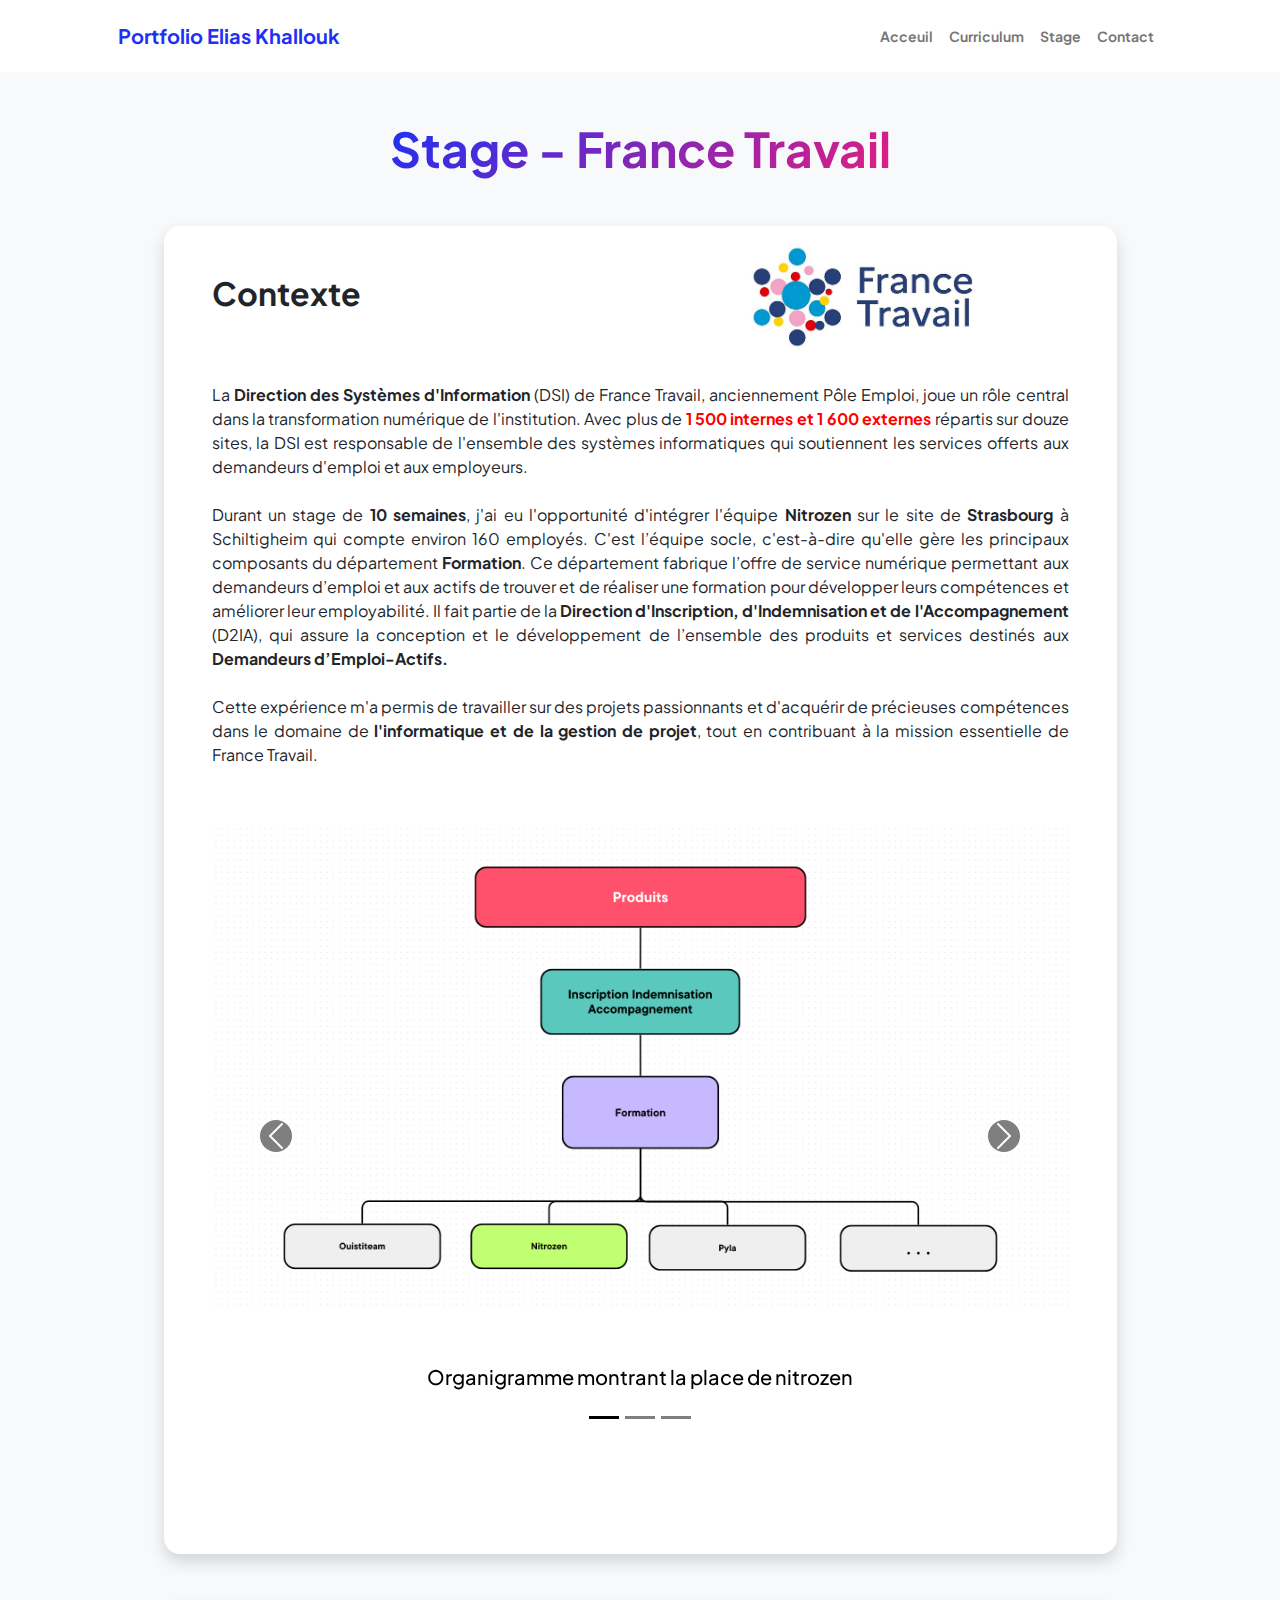
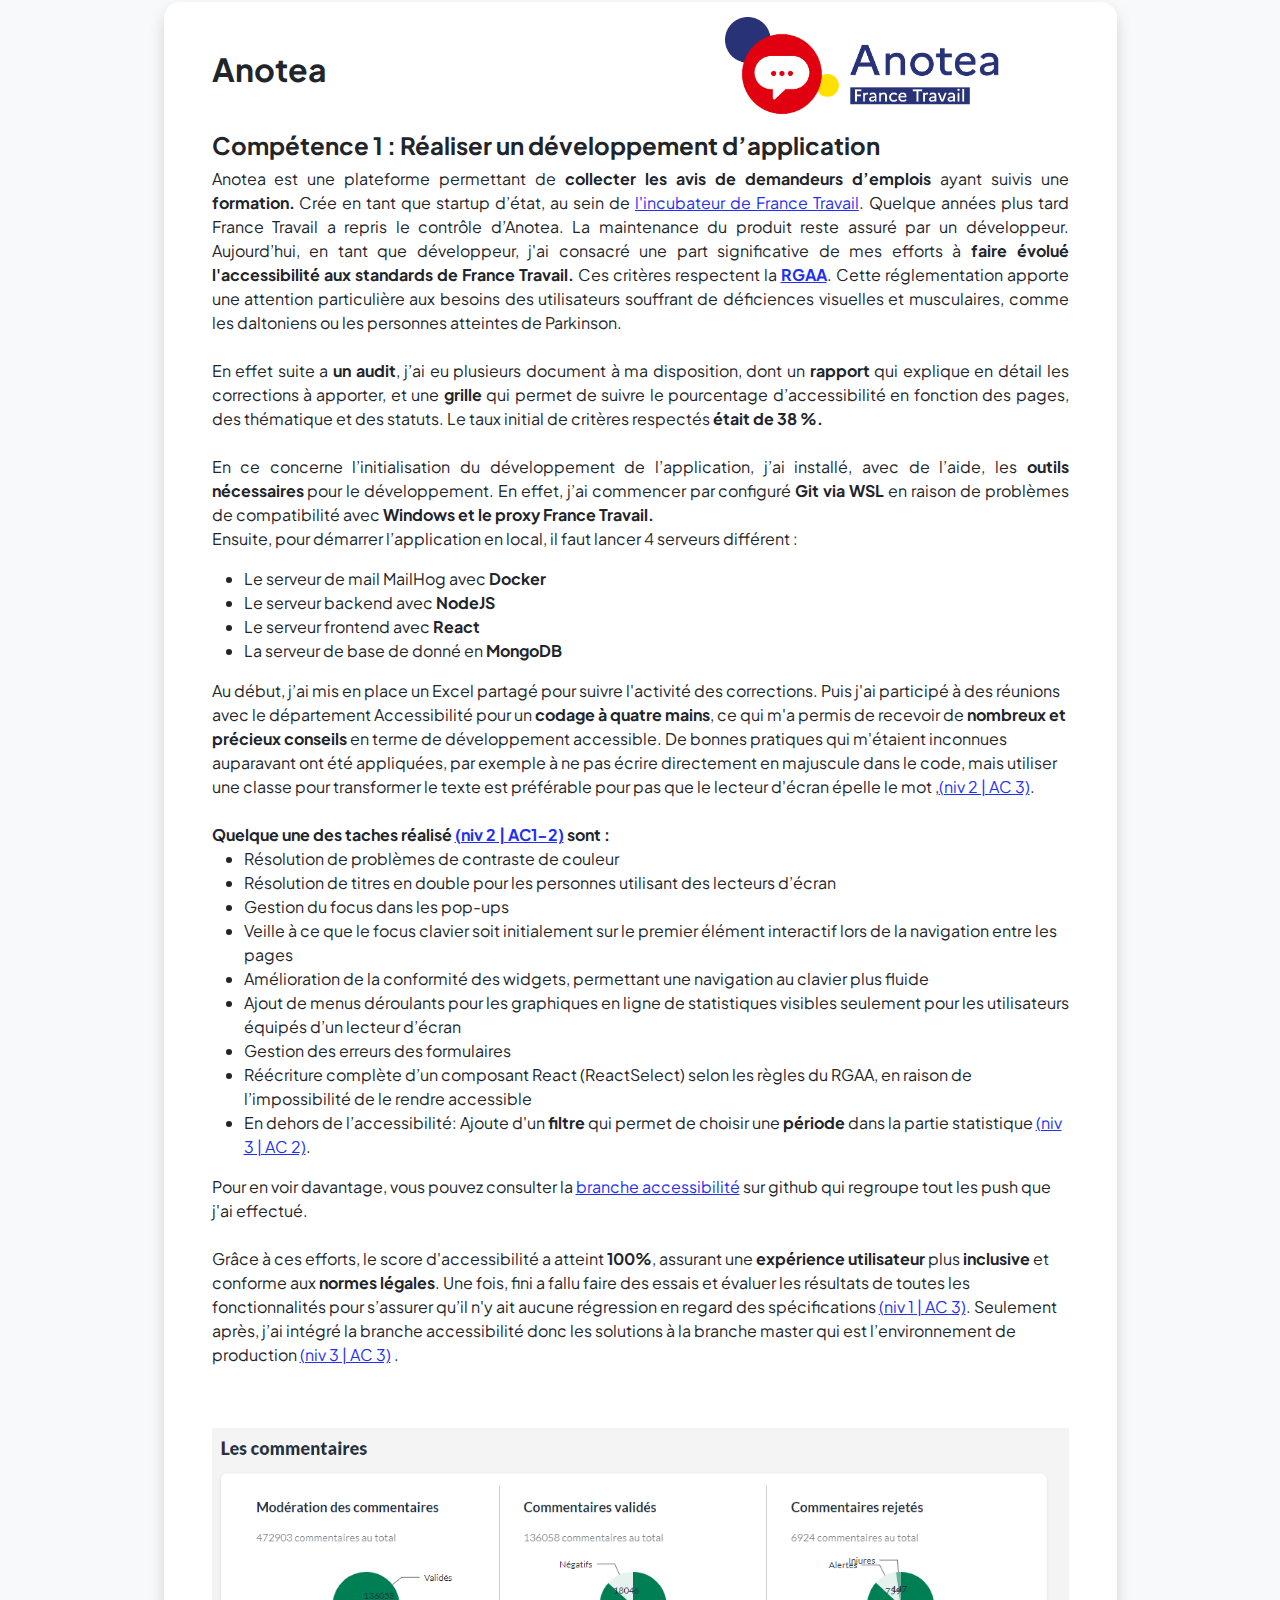
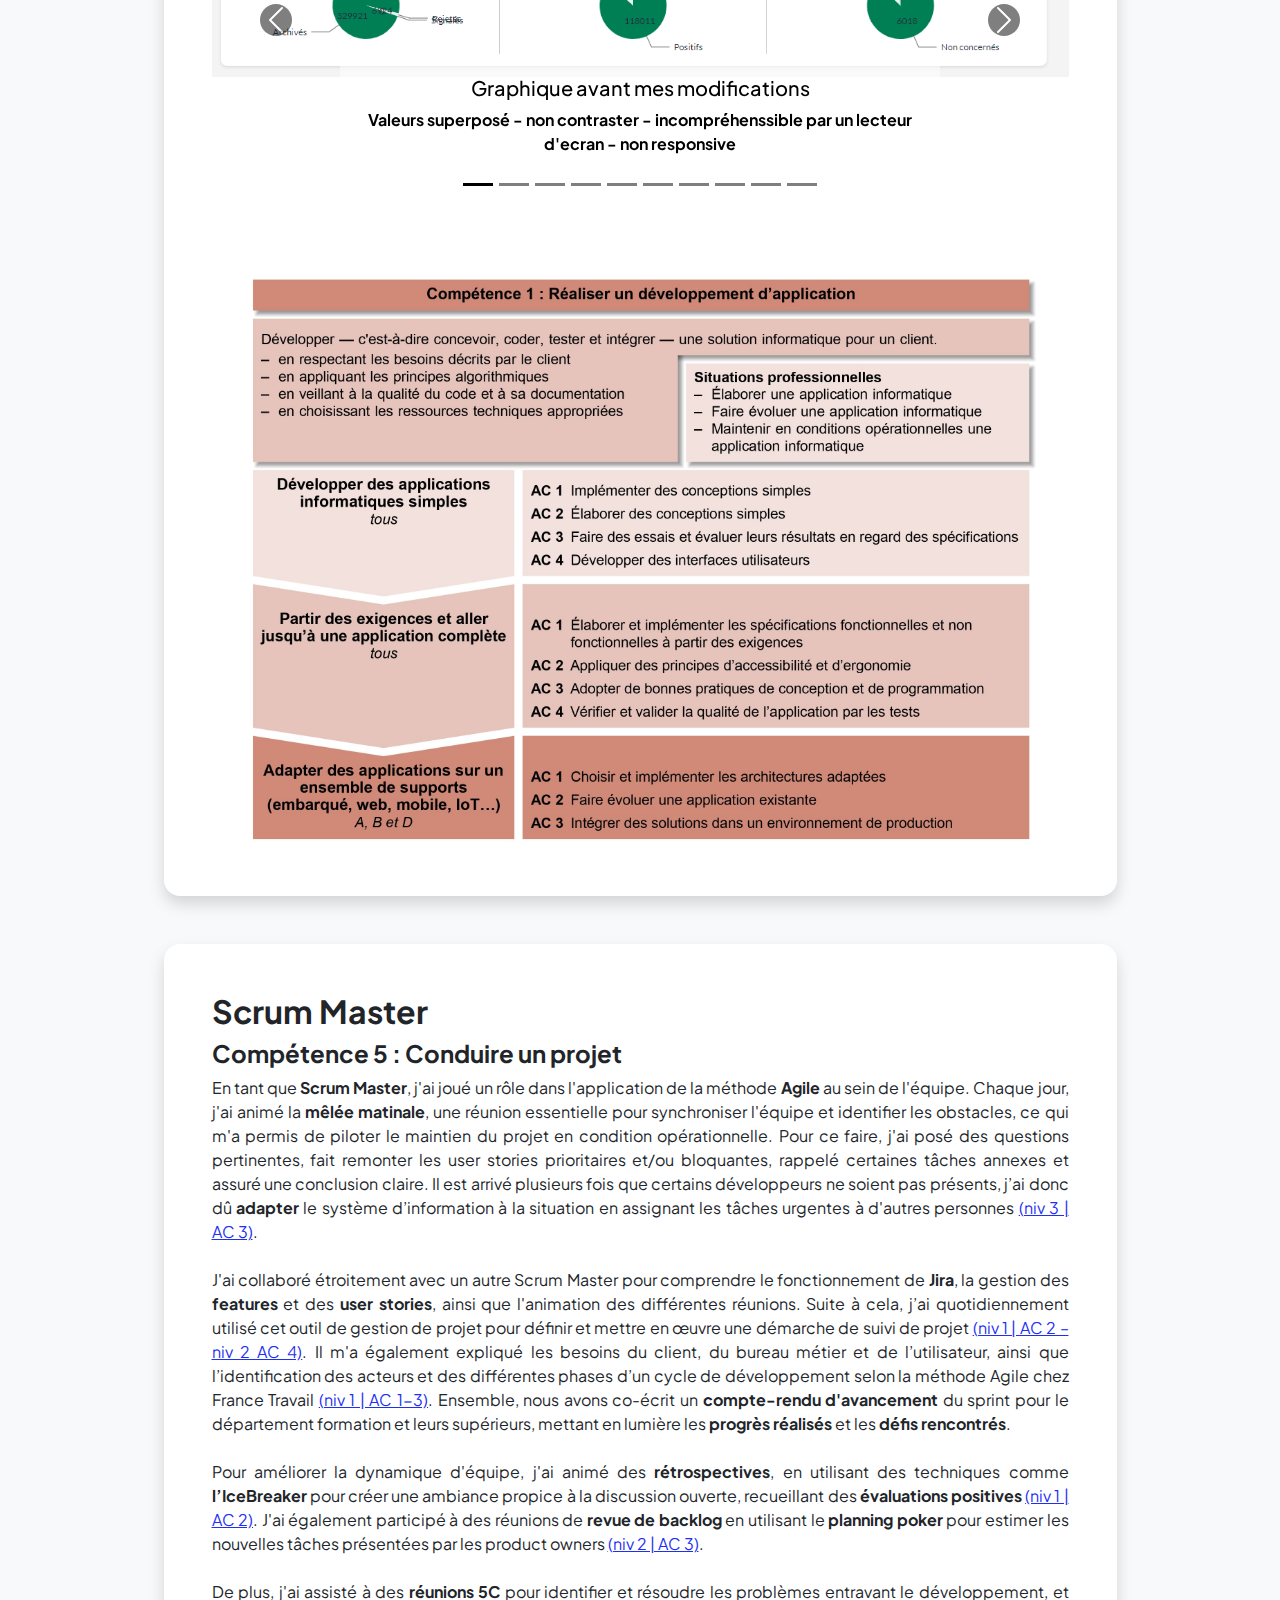
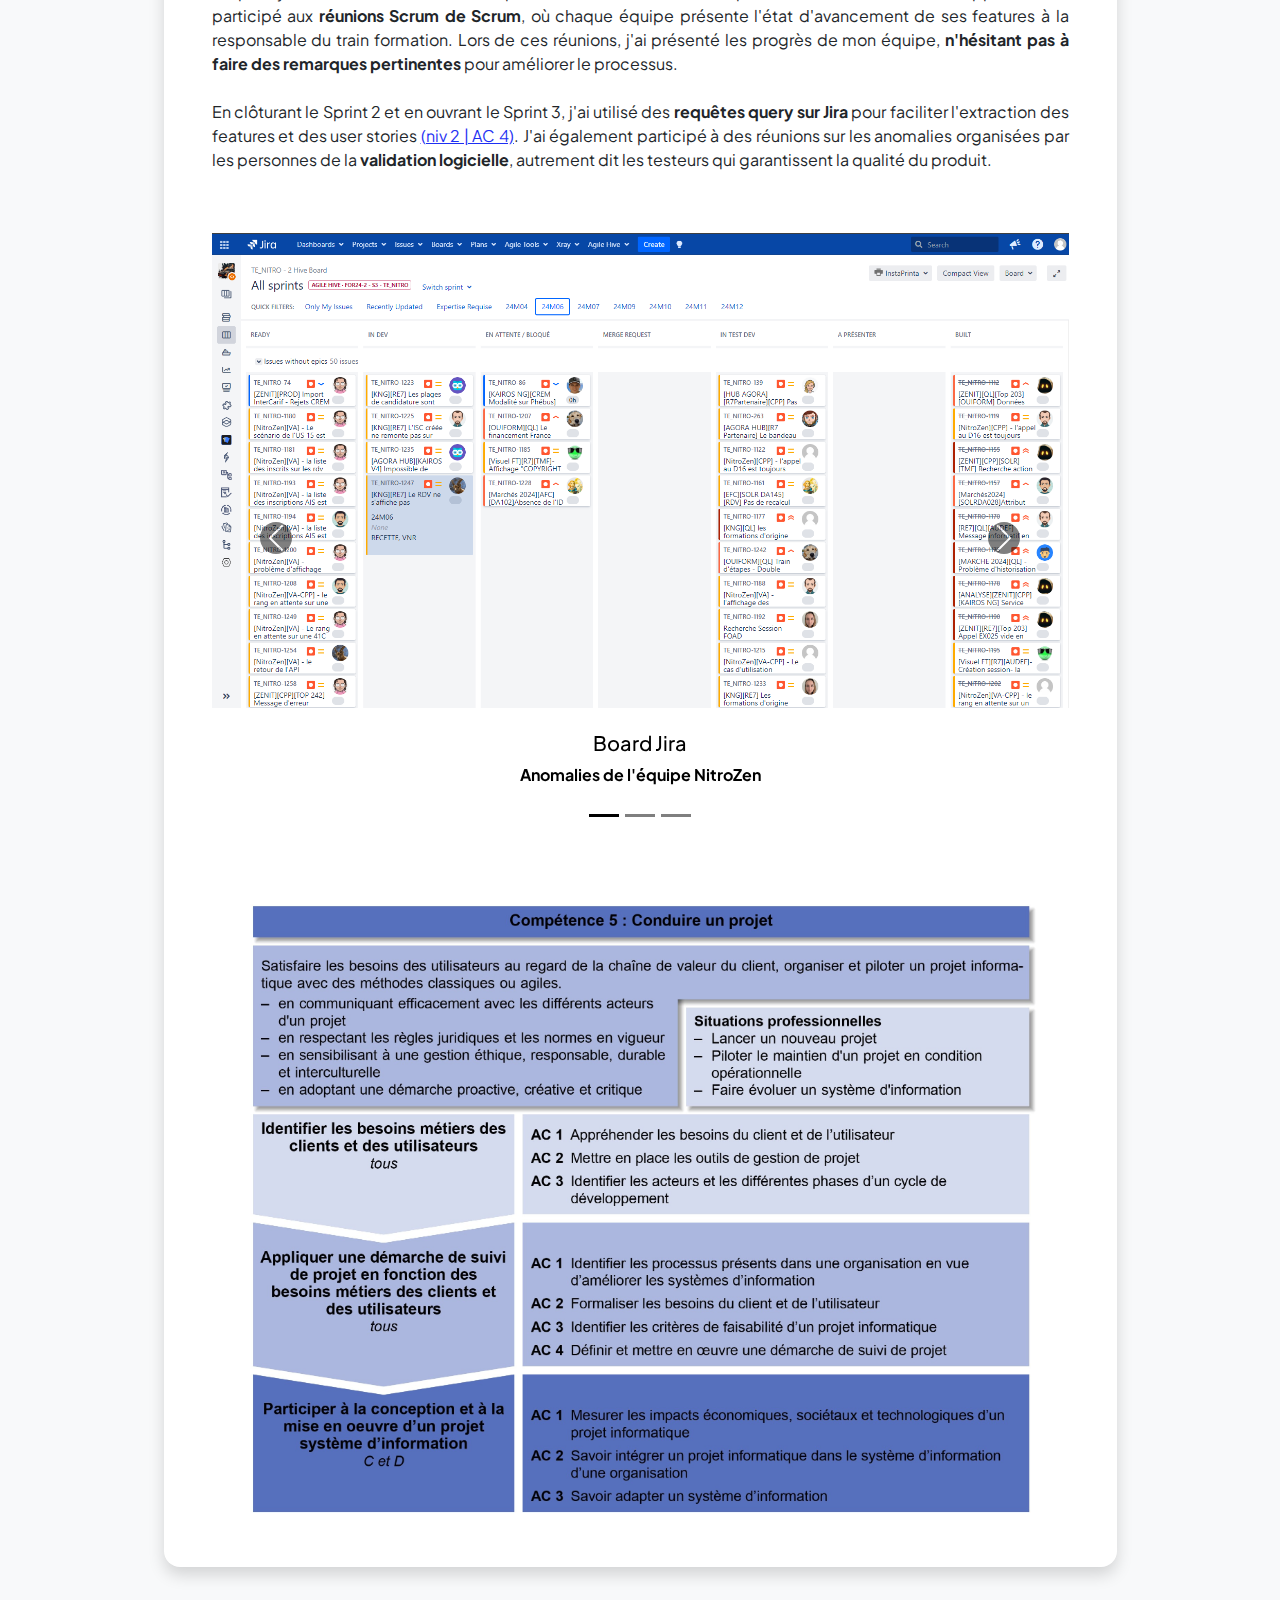
==== projects.html @ c461a53b "Add files via upload" ====
<!DOCTYPE html>
<html lang="en">
    <head>
        <meta charset="utf-8" />
        <meta name="viewport" content="width=device-width, initial-scale=1, shrink-to-fit=no" />
        <meta name="description" content="" />
        <meta name="author" content="" />
        <title>Portfolio Elias Khallouk</title>
        <!-- Favicon-->
        <link rel="icon" type="image/x-icon" href="assets/favicon.ico" />
        <!-- Custom Google font-->
        <link rel="preconnect" href="https://fonts.googleapis.com" />
        <link rel="preconnect" href="https://fonts.gstatic.com" crossorigin />
        <link href="https://fonts.googleapis.com/css2?family=Plus+Jakarta+Sans:wght@100;200;300;400;500;600;700;800;900&amp;display=swap" rel="stylesheet" />
        <!-- Bootstrap icons-->
        <link href="https://cdn.jsdelivr.net/npm/bootstrap-icons@1.8.1/font/bootstrap-icons.css" rel="stylesheet" />
        <!-- Core theme CSS (includes Bootstrap)-->
        <link href="css/styles.css" rel="stylesheet" />
    </head>
    <body class="d-flex flex-column h-100 bg-light">
        <main class="flex-shrink-0">
            <!-- Navigation-->
            <nav class="navbar navbar-expand-lg navbar-light bg-white py-3">
                <a href="#container" class="skip-link sr-only sr-only-focusable">Accéder au contenu principal</a>
                <div class="container px-5">
                    <a class="navbar-brand" href="index.html"><span class="fw-bolder text-primary">Portfolio Elias Khallouk</span></a>
                    <button class="navbar-toggler" type="button" data-bs-toggle="collapse" data-bs-target="#navbarSupportedContent" aria-controls="navbarSupportedContent" aria-expanded="false" aria-label="Toggle navigation"><span class="navbar-toggler-icon"></span></button>
                    <div class="collapse navbar-collapse" id="navbarSupportedContent">
                        <ul class="navbar-nav ms-auto mb-2 mb-lg-0 small fw-bolder">
                            <li class="nav-item"><a class="nav-link" href="index.html">Acceuil</a></li>
                            <li class="nav-item"><a class="nav-link" href="resume.html">Curriculum</a></li>
                            <li class="nav-item"><a class="nav-link" href="projects.html">Stage</a></li>
                            <li class="nav-item"><a class="nav-link" href="contact.html">Contact</a></li>
                        </ul>
                    </div>
                </div>
            </nav>
            <!-- Stage Section-->
            <section class="py-5">
                <div class="container px-5 mb-5" id="container">
                    <div class="text-center mb-5">
                        <h1 class="display-5 fw-bolder mb-0"><span class="text-gradient d-inline">Stage - France Travail</span></h1>
                    </div>
                    <div class="row gx-5 justify-content-center">
                        <div class="col-lg-11 col-xl-11 col-xxl-11">
                            <!-- Project Card 1-->
                            <div class="card overflow-hidden shadow rounded-4 border-0 mb-5">
                                <div class="card-body p-0">
                                    <div class="d-flex align-items-center">
                                        <div class="p-5">
                                            <div class="row">
                                                <h2 class="fw-bolder col-sm-7" style="padding-bottom: 30px;">Contexte</h2>
                                                <img class="img-fluid col-sm-5" src="./assets/logo-france-travail.jpg" style="max-width: 300px;max-height: 400px; margin-top: -63px;" alt="..." />
                                            </div>
                                            <p style="text-align: justify;">
                                                La <strong>Direction des Systèmes d'Information</strong> (DSI) de France Travail, anciennement Pôle Emploi, joue un rôle central dans la transformation numérique de l'institution. Avec plus de <strong style="color: red">1 500 internes et 1 600 externes</strong> répartis sur douze sites, la DSI est responsable de l'ensemble des systèmes informatiques qui soutiennent les services offerts aux demandeurs d'emploi et aux employeurs.
                                                <br><br>
Durant un stage de <strong>10 semaines</strong>, j'ai eu l'opportunité d'intégrer l'équipe <strong>Nitrozen</strong> sur le site de <strong>Strasbourg</strong> à Schiltigheim qui compte environ 160 employés. C'est l’équipe socle, c'est-à-dire qu'elle gère les principaux composants du département <strong>Formation</strong>. Ce département fabrique l’offre de service numérique permettant aux demandeurs d’emploi et aux actifs de trouver et de réaliser une formation pour développer leurs compétences et améliorer leur employabilité. Il fait partie de la <strong>Direction d'Inscription, d'Indemnisation et de l'Accompagnement</strong> (D2IA), qui assure la conception et le développement de l’ensemble des produits et services destinés aux <strong>Demandeurs d’Emploi-Actifs.</strong>
                                                <br><br>
Cette expérience m'a permis de travailler sur des projets passionnants et d'acquérir de précieuses compétences dans le domaine de <strong>l'informatique et de la gestion de projet</strong>, tout en contribuant à la mission essentielle de France Travail.
                                            </p>

                                            <div id="carouselExampleCaptions1" class="carousel slide" data-bs-ride="carousel">
                                                <div class="carousel-indicators">
                                                  <button type="button" data-bs-target="#carouselExampleCaptions1" data-bs-slide-to="0" class="active" aria-current="true" aria-label="Slide 1"></button>
                                                  <button type="button" data-bs-target="#carouselExampleCaptions1" data-bs-slide-to="1" aria-label="Slide 2"></button>
                                                  <button type="button" data-bs-target="#carouselExampleCaptions1" data-bs-slide-to="2" aria-label="Slide 3"></button>
                                                </div>
                                                <div class="carousel-inner" style="font-weight: 700;">
                                                  <div class="carousel-item active">
                                                    <img src="./assets/organisation-hierarchie.png" class="d-block w-100" alt="Organigramme montrant la place de nitrozen" style="padding-bottom: 135px;">
                                                    <div class="carousel-caption d-none d-md-block" style="color: black;background: rgba(255,255,255,0.5)">
                                                      <h5>Organigramme montrant la place de nitrozen</h5>
                                                      <p></p>
                                                    </div>
                                                  </div>
                                                  <div class="carousel-item">
                                                    <img src="./assets/organisation-agile.png" class="d-block w-100" alt="Organigramme montrant la composition de nitrozen" style="padding-bottom: 135px;">
                                                    <div class="carousel-caption d-none d-md-block" style="color: black;background: rgba(255,255,255,0.5)">
                                                      <h5>Organigramme montrant la composition de nitrozen</h5>
                                                      <p></p>
                                                    </div>
                                                  </div>
                                                  <div class="carousel-item">
                                                    <img src="./assets/site-france.png" class="d-block w-100" alt="Carte représentant la situation géographique de la DSI de France Travail" style="padding-bottom: 135px;">
                                                    <div class="carousel-caption d-none d-md-block" style="color: black;background: rgba(255,255,255,0.5)">
                                                      <h5>Carte représentant la situation géographique de la DSI de France Travail</h5>
                                                      <p></p>
                                                    </div>
                                                  </div>
                                                </div>
                                                <button class="carousel-control-prev" type="button" data-bs-target="#carouselExampleCaptions1" data-bs-slide="prev">
                                                  <span class="carousel-control-prev-icon" aria-hidden="true"></span>
                                                  <span class="visually-hidden">Previous</span>
                                                </button>
                                                <button class="carousel-control-next" type="button" data-bs-target="#carouselExampleCaptions1" data-bs-slide="next">
                                                  <span class="carousel-control-next-icon" aria-hidden="true"></span>
                                                  <span class="visually-hidden">Next</span>
                                                </button>
                                            </div>

                                        </div>
                                        
                                    </div>
                                </div>
                            </div>
                            <!-- Project Card 2-->
                            <div class="card overflow-hidden shadow rounded-4 border-0 mb-5">
                                <div class="card-body p-0">
                                    <div class="d-flex align-items-center">
                                        <div class="p-5">
                                            <div class="row">
                                                <h2 class="fw-bolder col-sm-7" style="padding-bottom: 30px;">Anotea</h2>
                                                <img class="img-fluid col-sm-5" src="./assets/logo_Anotea_Horizontal_baseline.png" style="max-width: 300px;max-height: 400px; margin-top: -33px;" alt="logo Anotéa France Travail" />
                                            </div>
                                            <h4 class="fw-bolder col-sm-12">Compétence 1 : Réaliser un développement d’application</h4>
                                            <p style="text-align: justify;">
                                              Anotea est une plateforme permettant de <strong>collecter les avis de demandeurs d’emplois</strong> ayant suivis une <strong>formation.</strong> Crée en tant que startup d’état, au sein de <a href="https://www.francetravail.org/digitalinnovation/incubateur.html#:~:text=L'incubateur%20de%20France%20Travail%20est%20une%20Startup%20d'Etat,%2C%20utiles%2C%20utilisables%20et%20utilis%C3%A9es.">l'incubateur de France Travail</a>. Quelque années plus tard France Travail a repris le contrôle d’Anotea. La maintenance du produit reste assuré par un développeur. Aujourd’hui, en tant que développeur, j'ai consacré une part significative de mes efforts à <strong>faire évolué l'accessibilité aux standards de France Travail.</strong> Ces critères respectent la <strong><a href="https://accessibilite.numerique.gouv.fr/">RGAA</a></strong>. Cette réglementation apporte une attention particulière aux besoins des utilisateurs souffrant de déficiences visuelles et musculaires, comme les daltoniens ou les personnes atteintes de Parkinson.
                                              <br><br>
                                              En effet suite a <strong>un audit</strong>, j’ai eu plusieurs document à ma disposition, dont un <strong>rapport</strong> qui explique en détail les corrections à apporter, et une <strong>grille</strong> qui permet de suivre le pourcentage d’accessibilité en fonction des pages, des thématique et des statuts. Le taux initial de critères respectés <strong>était de 38 %.</strong>
                                              <br><br>
                                              En ce concerne l’initialisation du développement de l’application, j’ai installé, avec de l’aide, les <strong>outils nécessaires</strong> pour le développement. En effet, j’ai commencer par configuré <strong>Git via WSL</strong> en raison de problèmes de compatibilité avec <strong>Windows et le proxy France Travail.</strong>
                                              <br>Ensuite, pour démarrer l’application en local, il faut lancer 4 serveurs différent :
                                                <ul>
                                                  <li>Le serveur de mail MailHog avec <strong>Docker</strong></li>
                                                  <li>Le serveur backend avec <strong>NodeJS</strong></li>
                                                  <li>Le serveur frontend avec <strong>React</strong></li>
                                                  <li>La serveur de base de donné en <strong>MongoDB</strong></li>
                                                </ul> 
                                              Au début, j’ai mis en place un Excel partagé pour suivre l'activité des corrections. Puis j'ai participé à des réunions avec le département Accessibilité pour un <strong>codage à quatre mains</strong>, ce qui m'a permis de recevoir de <strong>nombreux et précieux conseils</strong> en terme de développement accessible. De bonnes pratiques qui m'étaient inconnues auparavant ont été appliquées, par exemple à ne pas écrire directement en majuscule dans le code, mais utiliser une classe pour transformer le texte est préférable pour pas que le lecteur d'écran épelle le mot ,<a href="#competence1">(niv 2 | AC 3)</a>.
                                              <br><br>
                                              <strong>Quelque une des taches réalisé <a href="#competence1">(niv 2 | AC1-2)</a> sont :</strong>
                                                <ul>
                                                  <li>Résolution de problèmes de contraste de couleur</li>
                                                  <li>Résolution de titres en double pour les personnes utilisant des lecteurs d’écran</li>
                                                  <li>Gestion du focus dans les pop-ups</li>
                                                  <li>Veille à ce que le focus clavier soit initialement sur le premier élément interactif lors de la navigation entre les pages</li>
                                                  <li>Amélioration de la conformité des widgets, permettant une navigation au clavier plus fluide</li>
                                                  <li>Ajout de menus déroulants pour les graphiques en ligne de statistiques visibles seulement pour les utilisateurs équipés d’un lecteur d’écran</li>
                                                  <li>Gestion des erreurs des formulaires</li>
                                                  <li>Réécriture complète d’un composant React (ReactSelect) selon les règles du RGAA, en raison de l’impossibilité de le rendre accessible</li>
                                                  <li>En dehors de l’accessibilité: Ajoute d'un <strong>filtre</strong> qui permet de choisir une <strong>période</strong> dans la partie statistique <a href="#competence1">(niv 3 | AC 2)</a>.</li>
                                                 </ul>
                                                Pour en voir davantage, vous pouvez consulter la <a href="https://github.com/StartupsPoleEmploi/anotea/tree/accessibilite">branche accessibilité</a> sur github qui regroupe tout les push que j'ai effectué.
                                                <br><br>
                                                Grâce à ces efforts, le score d'accessibilité a atteint <strong>100%</strong>, assurant une <strong>expérience utilisateur</strong> plus <strong>inclusive</strong> et conforme aux <strong>normes légales</strong>. Une fois, fini a fallu faire des essais et évaluer les résultats de toutes les fonctionnalités pour s’assurer qu’il n'y ait aucune régression en regard des spécifications <a href="#competence1">(niv 1 | AC 3)</a>. Seulement après, j’ai intégré la branche accessibilité donc les solutions à la branche master qui est l’environnement de production <a href="#competence1">(niv 3 | AC 3)</a> .                                        
                                            </p>

                                            <div id="carouselExampleCaptions2" class="carousel slide" data-bs-ride="carousel">
                                              <div class="carousel-indicators">
                                                <button type="button" data-bs-target="#carouselExampleCaptions2" data-bs-slide-to="0" class="active" aria-current="true" aria-label="Slide 1"></button>
                                                <button type="button" data-bs-target="#carouselExampleCaptions2" data-bs-slide-to="1" aria-label="Slide 2"></button>
                                                <button type="button" data-bs-target="#carouselExampleCaptions2" data-bs-slide-to="2" aria-label="Slide 3"></button>
                                                <button type="button" data-bs-target="#carouselExampleCaptions2" data-bs-slide-to="3" aria-label="Slide 4"></button>
                                                <button type="button" data-bs-target="#carouselExampleCaptions2" data-bs-slide-to="4" aria-label="Slide 5"></button>
                                                <button type="button" data-bs-target="#carouselExampleCaptions2" data-bs-slide-to="5" aria-label="Slide 6"></button>
                                                <button type="button" data-bs-target="#carouselExampleCaptions2" data-bs-slide-to="6" aria-label="Slide 7"></button>
                                                <button type="button" data-bs-target="#carouselExampleCaptions2" data-bs-slide-to="7" aria-label="Slide 8"></button>
                                                <button type="button" data-bs-target="#carouselExampleCaptions2" data-bs-slide-to="8" aria-label="Slide 9"></button>
                                                <button type="button" data-bs-target="#carouselExampleCaptions2" data-bs-slide-to="9" aria-label="Slide 10"></button>
                                              </div>
                                              <div class="carousel-inner" style="font-weight: 700;">
                                                <div class="carousel-item active">
                                                  <img src="./assets/AV-graphiquePie.PNG" class="d-block w-100" alt="capture du graphique avant mes modifications" style="padding-bottom: 135px;">
                                                  <div class="carousel-caption d-none d-md-block" style="color: black;background: rgba(255,255,255,0.5)">
                                                    <h5>Graphique avant mes modifications</h5>
                                                    <p>Valeurs superposé - non contraster - incompréhenssible par un lecteur d'ecran - non responsive</p>
                                                  </div>
                                                </div>
                                                <div class="carousel-item">
                                                  <img src="./assets/AP-graphiquePie2.PNG" class="d-block w-100" alt="capture du graphique après mes modifications" style="padding-bottom: 135px;">
                                                  <div class="carousel-caption d-none d-md-block" style="color: black;background: rgba(255,255,255,0.5)">
                                                    <h5>Graphique après mes modifications</h5>
                                                    <p>Aéré - contraster - nouvelle données - compréhenssible par un lecteur d'ecran - responsive</p>
                                                  </div>
                                                </div>
                                                <div class="carousel-item">
                                                  <img src="./assets/AV-aria-stats.PNG" class="d-block w-100" alt="capture du graphique en ligne retranscrit par le lecteur d'ecran avant mes modifications" style="padding-bottom: 166px;">
                                                  <div class="carousel-caption d-none d-md-block" style="color: black;background: rgba(255,255,255,0.5)">
                                                    <h5>Graphique en ligne retranscrit par le lecteur d'ecran avant mes modifications</h5>
                                                    <p>Incompréhenssible</p>
                                                  </div>
                                                </div>
                                                <div class="carousel-item">
                                                  <img src="./assets/AP-stats-aria2.png" class="d-block w-100" alt="capture du graphique en ligne retranscrit par le lecteur d'ecran après mes modifications" style="padding-bottom: 166px;">
                                                  <div class="carousel-caption d-none d-md-block" style="color: black;background: rgba(255,255,255,0.5)">
                                                    <h5>Graphique en ligne retranscrit par le lecteur d'ecran après mes modifications</h5>
                                                    <p>Compréhenssible - pratique</p>
                                                  </div>
                                                </div>
                                                <div class="carousel-item">
                                                  <img src="./assets/AV-aria-texte-Select.PNG" class="d-block w-100" alt="capture du select modifiable retranscrit par le lecteur d'ecran avant mes modifications" style="padding-bottom: 166px;">
                                                  <div class="carousel-caption d-none d-md-block" style="color: black;background: rgba(255,255,255,0.5)">
                                                    <h5>Select modifiable avant mes modifications</h5>
                                                    <p>En anglais - non intuitif</p>
                                                  </div>
                                                </div>
                                                <div class="carousel-item">
                                                  <img src="./assets/AP-listbox-aria.png" class="d-block w-100" alt="capture du select modifiable retranscrit par le lecteur d'ecran après mes modifications" style="padding-bottom: 166px;">
                                                  <div class="carousel-caption d-none d-md-block" style="color: black;background: rgba(255,255,255,0.5)">
                                                    <h5>Select modifiable retranscrit par le lecteur d'ecran après mes modifications</h5>
                                                    <p>En français - intuitif - etiqueté</p>
                                                  </div>
                                                </div>
                                                <div class="carousel-item">
                                                  <img src="./assets/AV-page-Select.PNG" class="d-block w-100" alt="capture du select modifiable avant mes modifications" style="padding-bottom: 166px;">
                                                  <div class="carousel-caption d-none d-md-block" style="color: black;background: rgba(255,255,255,0.5)">
                                                    <h5>Select modifiable avant mes modifications</h5>
                                                    <p>Non contraster - impossible de réinitialiser le filtre par le clavier</p>
                                                  </div>
                                                </div>
                                                <div class="carousel-item">
                                                  <img src="./assets/AP-listbox-recherche.png" class="d-block w-100" alt="capture du select modifiable après mes modifications" style="padding-bottom: 166px;">
                                                  <div class="carousel-caption d-none d-md-block" style="color: black;background: rgba(255,255,255,0.5)">
                                                    <h5>Select modifiable après mes modifications</h5>
                                                    <p>Recherche identique à l'ancien - contraster - possible de réinitialiser le filtre par le clavier</p>
                                                  </div>
                                                </div>
                                                <div class="carousel-item">
                                                  <img src="./assets/grille-synthese.png" class="d-block w-100" alt="capture de la grille de synthese" style="padding-bottom: 166px;">
                                                  <div class="carousel-caption d-none d-md-block" style="color: black;background: rgba(255,255,255,0.5)">
                                                    <h5>Grille qui m'a servi de suivi de pourcentage</h5>
                                                    <p>Initialement à 38% -> 100%</p>
                                                  </div>
                                                </div>
                                                <div class="carousel-item">
                                                  <img src="./assets/grille-BaseDeCalcul.png" class="d-block w-100" alt="capture de la grille de base de calcul" style="padding-bottom: 166px;">
                                                  <div class="carousel-caption d-none d-md-block" style="color: black;background: rgba(255,255,255,0.5)">
                                                    <h5>Grille qui m'a servi a sélectionné les taches</h5>
                                                    <p>RInitialement au statut "NC" pour dire non-conforme -> "C" pour dire conforme. "NA" pour dire non applicable</p>
                                                  </div>
                                                </div>
                                              </div>
                                              <button class="carousel-control-prev" type="button" data-bs-target="#carouselExampleCaptions2" data-bs-slide="prev">
                                                <span class="carousel-control-prev-icon" aria-hidden="true"></span>
                                                <span class="visually-hidden">Previous</span>
                                              </button>
                                              <button class="carousel-control-next" type="button" data-bs-target="#carouselExampleCaptions2" data-bs-slide="next">
                                                <span class="carousel-control-next-icon" aria-hidden="true"></span>
                                                <span class="visually-hidden">Next</span>
                                              </button>
                                            </div>

                                            <img src="./assets/ConseilsStage-1.jpg" id="competence1" class="d-block w-100" alt="référentiel de la compétences 1">
                                        </div>
                                    </div>
                                </div>
                            </div>
                            <!-- Project Card 3-->
                            <div class="card overflow-hidden shadow rounded-4 border-0">
                                <div class="card-body p-0">
                                    <div class="d-flex align-items-center">
                                        <div class="p-5">
                                            <h2 class="fw-bolder">Scrum Master</h2>
                                            <h4 class="fw-bolder col-sm-12">Compétence 5 : Conduire un projet</h4>
                                            <p style="text-align: justify;">
                                                En tant que <strong>Scrum Master</strong>, j'ai joué un rôle dans l'application de la méthode <strong>Agile</strong> au sein de l'équipe. Chaque jour, j'ai animé la <strong>mêlée matinale</strong>, une réunion essentielle pour synchroniser l'équipe et identifier les obstacles, ce qui m'a permis de piloter le maintien du projet en condition opérationnelle. Pour ce faire, j'ai posé des questions pertinentes, fait remonter les user stories prioritaires et/ou bloquantes, rappelé certaines tâches annexes et assuré une conclusion claire. Il est arrivé plusieurs fois que certains développeurs ne soient pas présents, j’ai donc dû <strong>adapter</strong> le système d’information à la situation en assignant les tâches urgentes à d'autres personnes <a href="#competence5">(niv 3 | AC 3)</a>.
                                                <br/><br/>
                                                J'ai collaboré étroitement avec un autre Scrum Master pour comprendre le fonctionnement de <strong>Jira</strong>, la gestion des <strong>features</strong> et des <strong>user stories</strong>, ainsi que l'animation des différentes réunions. Suite à cela, j’ai quotidiennement utilisé cet outil de gestion de projet pour définir et mettre en œuvre une démarche de suivi de projet <a href="#competence5">(niv 1 | AC 2 – niv 2 AC 4)</a>. Il m'a également expliqué les besoins du client, du bureau métier et de l’utilisateur, ainsi que l’identification des acteurs et des différentes phases d’un cycle de développement selon la méthode Agile chez France Travail <a href="#competence5">(niv 1 | AC 1-3)</a>. Ensemble, nous avons co-écrit un <strong>compte-rendu d'avancement</strong> du sprint pour le département formation et leurs supérieurs, mettant en lumière les <strong>progrès réalisés</strong> et les <strong>défis rencontrés</strong>.
                                                <br/><br/>
                                                Pour améliorer la dynamique d'équipe, j'ai animé des <strong>rétrospectives</strong>, en utilisant des techniques comme <strong>l’IceBreaker</strong> pour créer une ambiance propice à la discussion ouverte, recueillant des <strong>évaluations positives</strong> <a href="#competence5">(niv 1 | AC 2)</a>. J'ai également participé à des réunions de <strong>revue de backlog</strong> en utilisant le <strong>planning poker</strong> pour estimer les nouvelles tâches présentées par les product owners <a href="#competence5">(niv 2 | AC 3)</a>.
                                                <br/><br/>
                                                De plus, j'ai assisté à des <strong>réunions 5C</strong> pour identifier et résoudre les problèmes entravant le développement, et participé aux <strong>réunions Scrum de Scrum</strong>, où chaque équipe présente l'état d'avancement de ses features à la responsable du train formation. Lors de ces réunions, j'ai présenté les progrès de mon équipe, <strong>n'hésitant pas à faire des remarques pertinentes</strong> pour améliorer le processus.
                                                <br/><br/>
                                                En clôturant le Sprint 2 et en ouvrant le Sprint 3, j'ai utilisé des <strong>requêtes query sur Jira</strong> pour faciliter l'extraction des features et des user stories <a href="#competence5">(niv 2 | AC 4)</a>. J'ai également participé à des réunions sur les anomalies organisées par les personnes de la <strong>validation logicielle</strong>, autrement dit les testeurs qui garantissent la qualité du produit.
                                            </p>

                                            <div id="carouselExampleCaptions" class="carousel slide" data-bs-ride="carousel">
                                                <div class="carousel-indicators">
                                                  <button type="button" data-bs-target="#carouselExampleCaptions" data-bs-slide-to="0" class="active" aria-current="true" aria-label="Slide 1"></button>
                                                  <button type="button" data-bs-target="#carouselExampleCaptions" data-bs-slide-to="1" aria-label="Slide 2"></button>
                                                  <button type="button" data-bs-target="#carouselExampleCaptions" data-bs-slide-to="2" aria-label="Slide 3"></button>
                                                </div>
                                                <div class="carousel-inner" style="font-weight: 700;">
                                                  <div class="carousel-item active">
                                                    <img src="./assets/jira-board.PNG" class="d-block w-100" alt="capture du tableau jira de l'équipe NitroZen" style="padding-bottom: 135px;">
                                                    <div class="carousel-caption d-none d-md-block" style="color: black;background: rgba(255,255,255,0.5)">
                                                      <h5>Board Jira</h5>
                                                      <p>Anomalies de l'équipe NitroZen</p>
                                                    </div>
                                                  </div>
                                                  <div class="carousel-item">
                                                    <img src="./assets/jira-board2.PNG" class="d-block w-100" alt="capture du tableau jira de l'équipe NitroZen" style="padding-bottom: 130px;">
                                                    <div class="carousel-caption d-none d-md-block" style="color: black;background: rgba(255,255,255,0.5)">
                                                      <h5>Board Jira</h5>
                                                      <p>Features et User Stories de l'équipe NitroZen</p>
                                                    </div>
                                                  </div>
                                                  <div class="carousel-item">
                                                    <img src="./assets/retrospective.png" class="d-block w-100" alt="capture du tableau de rétrospectives printemps 2024-S2" style="padding-bottom: 135px;">
                                                    <div class="carousel-caption d-none d-md-block" style="color: black;background: rgba(255,255,255,0.5)">
                                                      <h5>Board Klaxoon</h5>
                                                      <p>Icebreaker et les 4 collones de la retrospective du sprint 2</p>
                                                    </div>
                                                  </div>
                                                </div>
                                                <button class="carousel-control-prev" type="button" data-bs-target="#carouselExampleCaptions" data-bs-slide="prev">
                                                  <span class="carousel-control-prev-icon" aria-hidden="true"></span>
                                                  <span class="visually-hidden">Previous</span>
                                                </button>
                                                <button class="carousel-control-next" type="button" data-bs-target="#carouselExampleCaptions" data-bs-slide="next">
                                                  <span class="carousel-control-next-icon" aria-hidden="true"></span>
                                                  <span class="visually-hidden">Next</span>
                                                </button>
                                            </div>

                                            <img src="./assets/ConseilsStage-5.jpg" id="competence5" class="d-block w-100" alt="référentiel de la compétences 5">
                                        </div>
                                        
                                    </div>
                                </div>
                            </div>
                        </div>
                    </div>
                </div>
            </section>
            
        </main>
        <!-- Bootstrap core JS-->
        <script src="https://cdn.jsdelivr.net/npm/bootstrap@5.2.3/dist/js/bootstrap.bundle.min.js"></script>
        <!-- Core theme JS-->
        <script src="js/scripts.js"></script>
    </body>
</html>
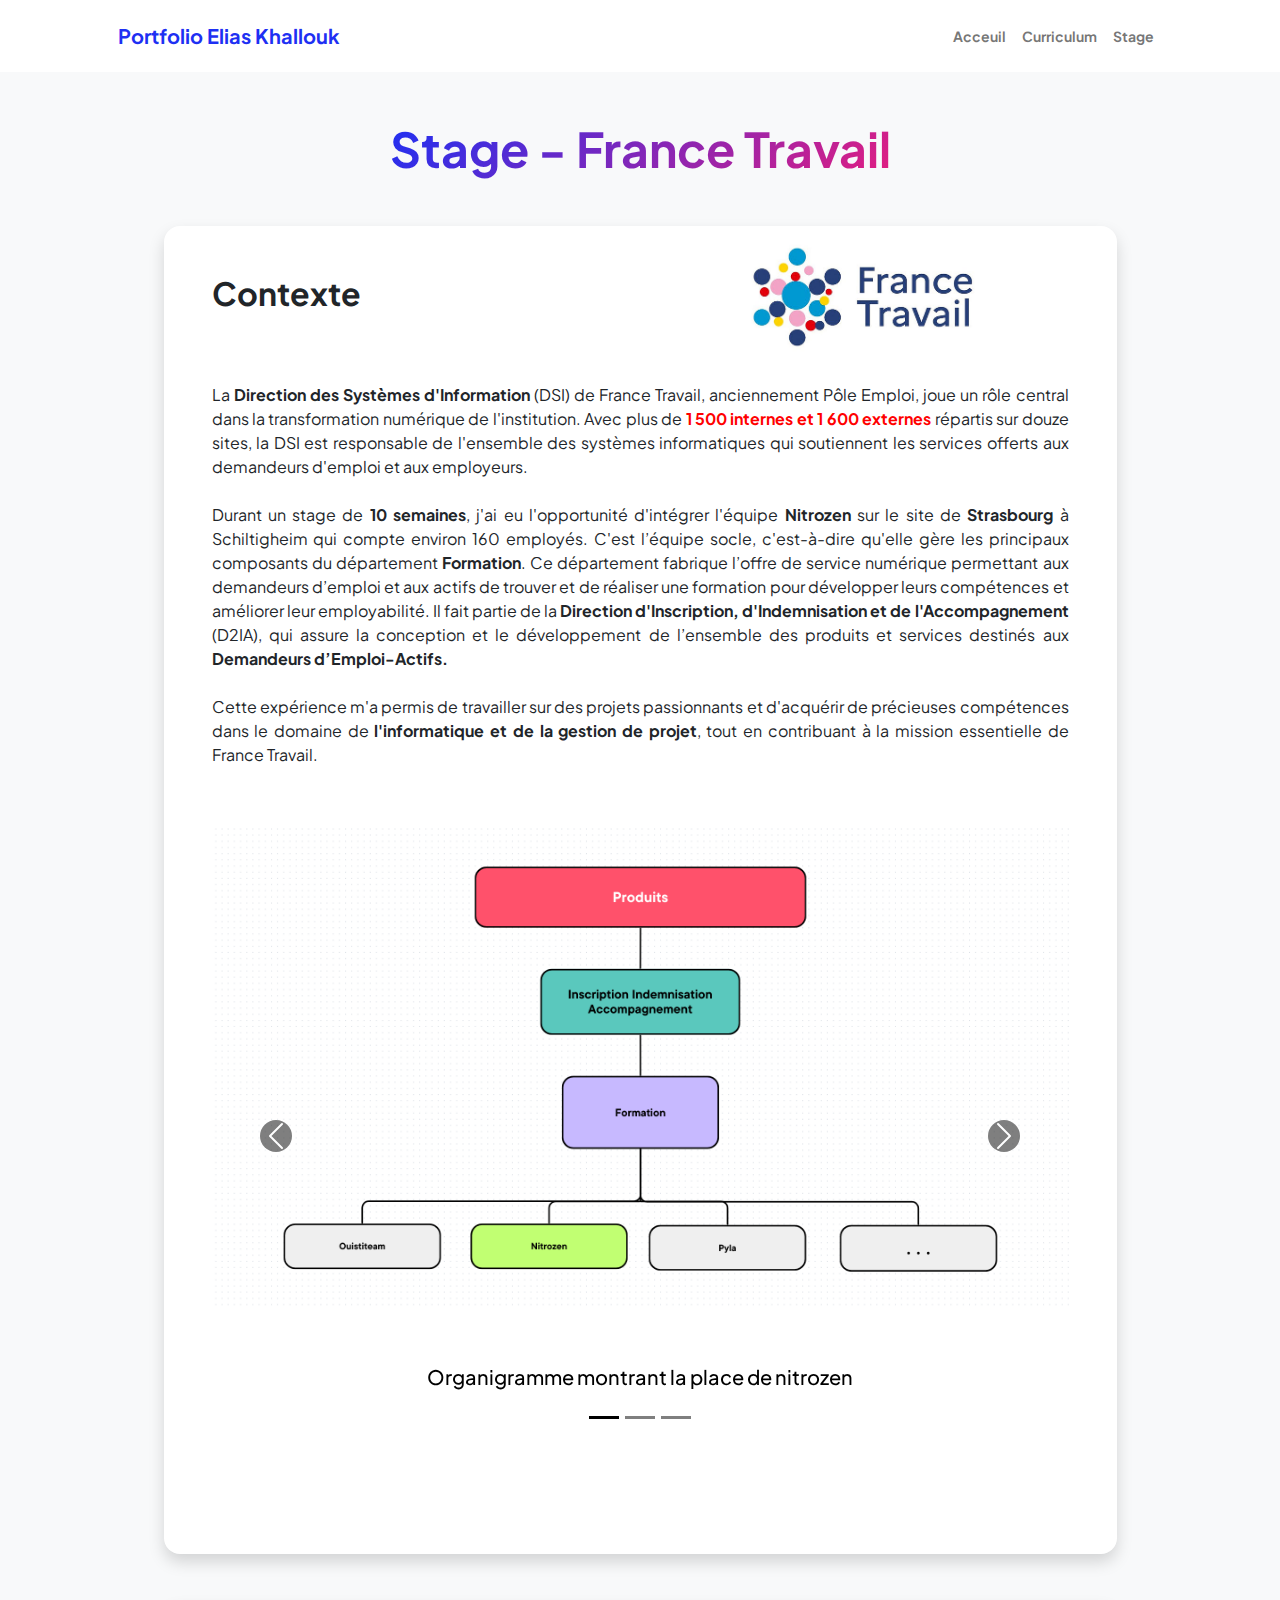
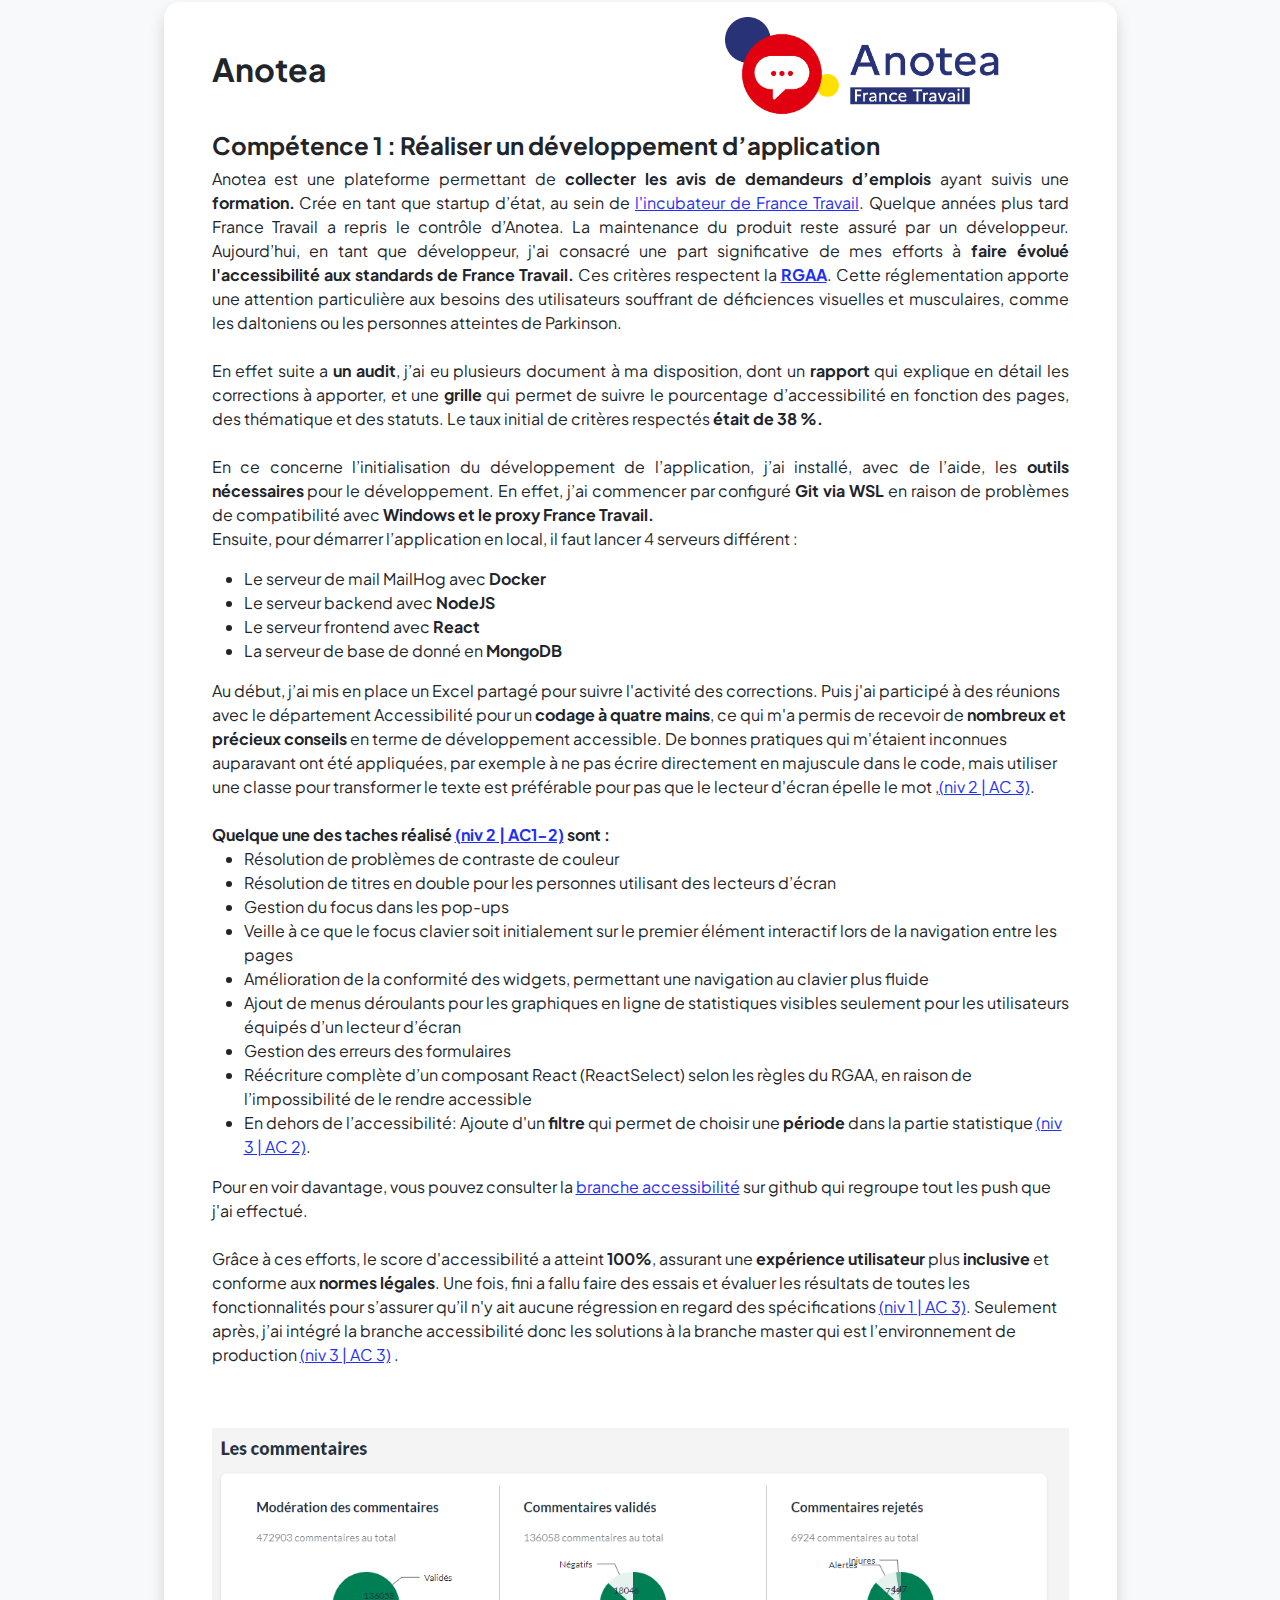
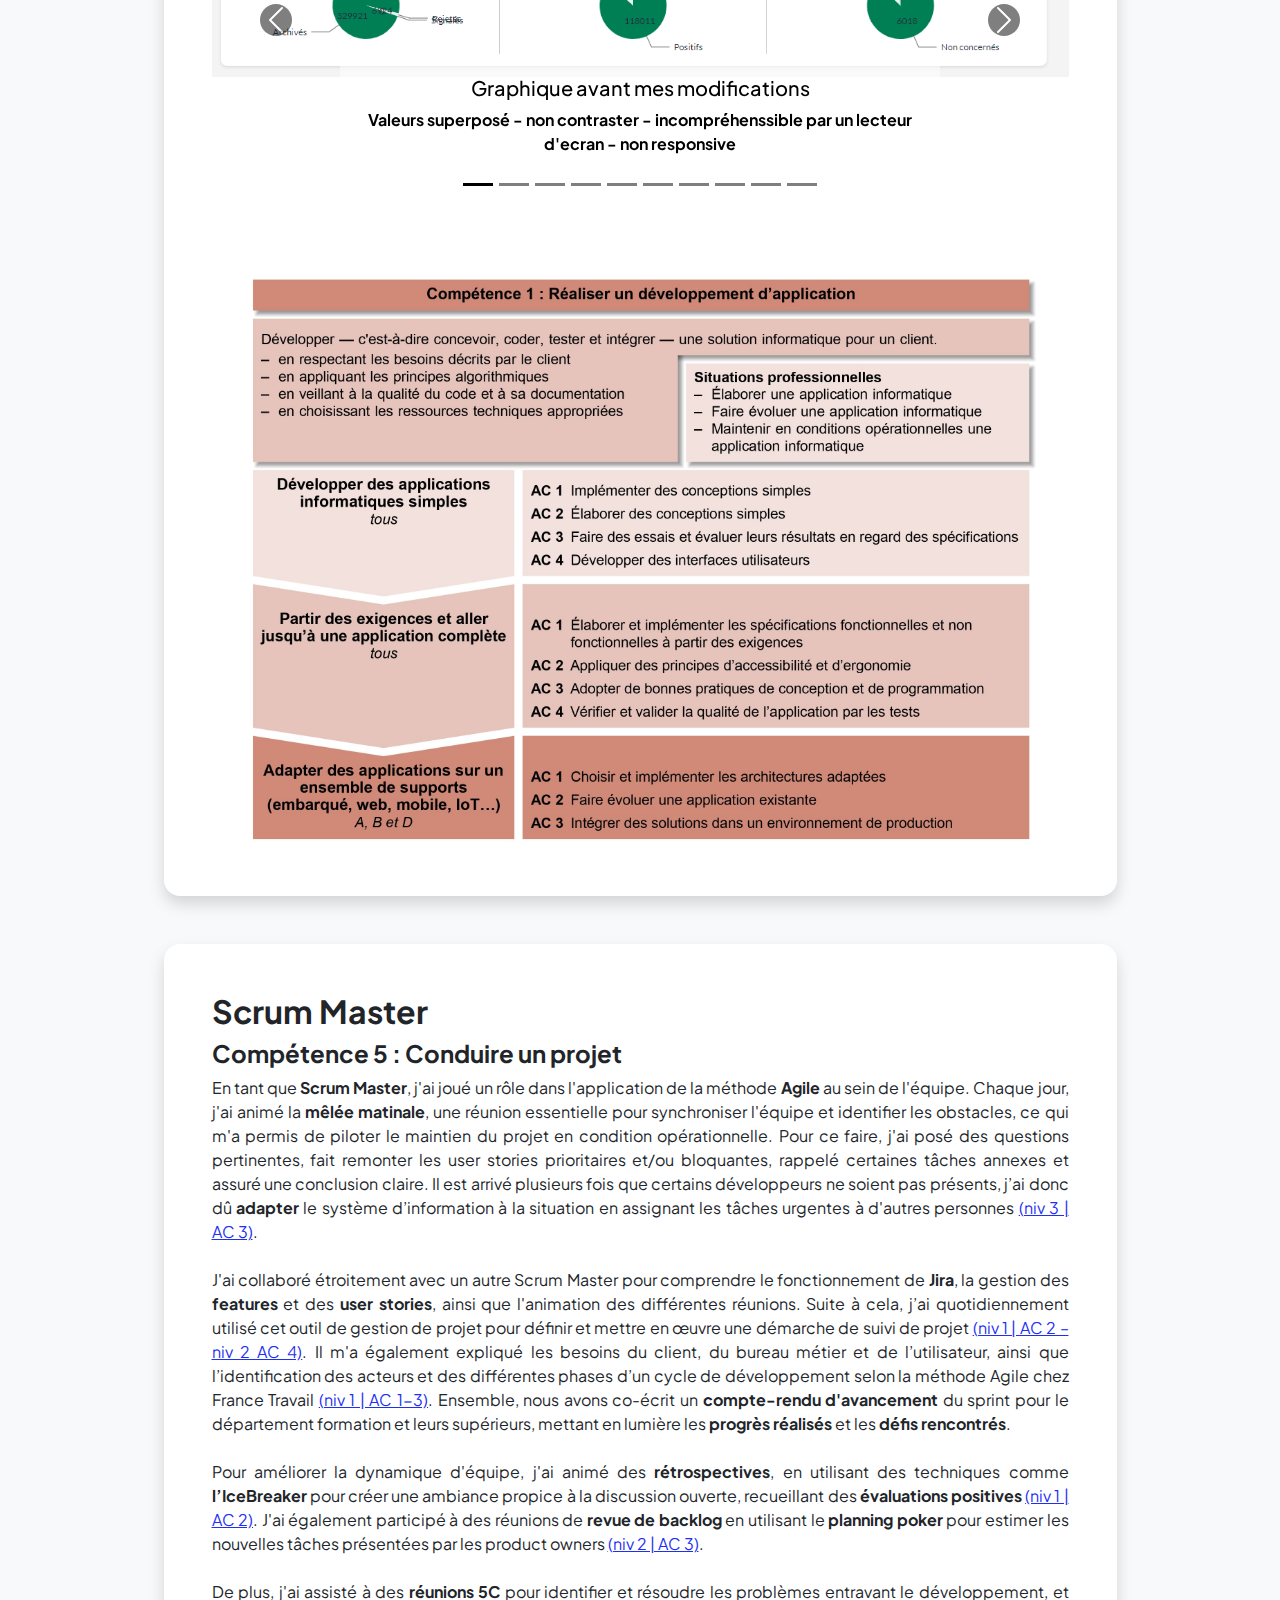
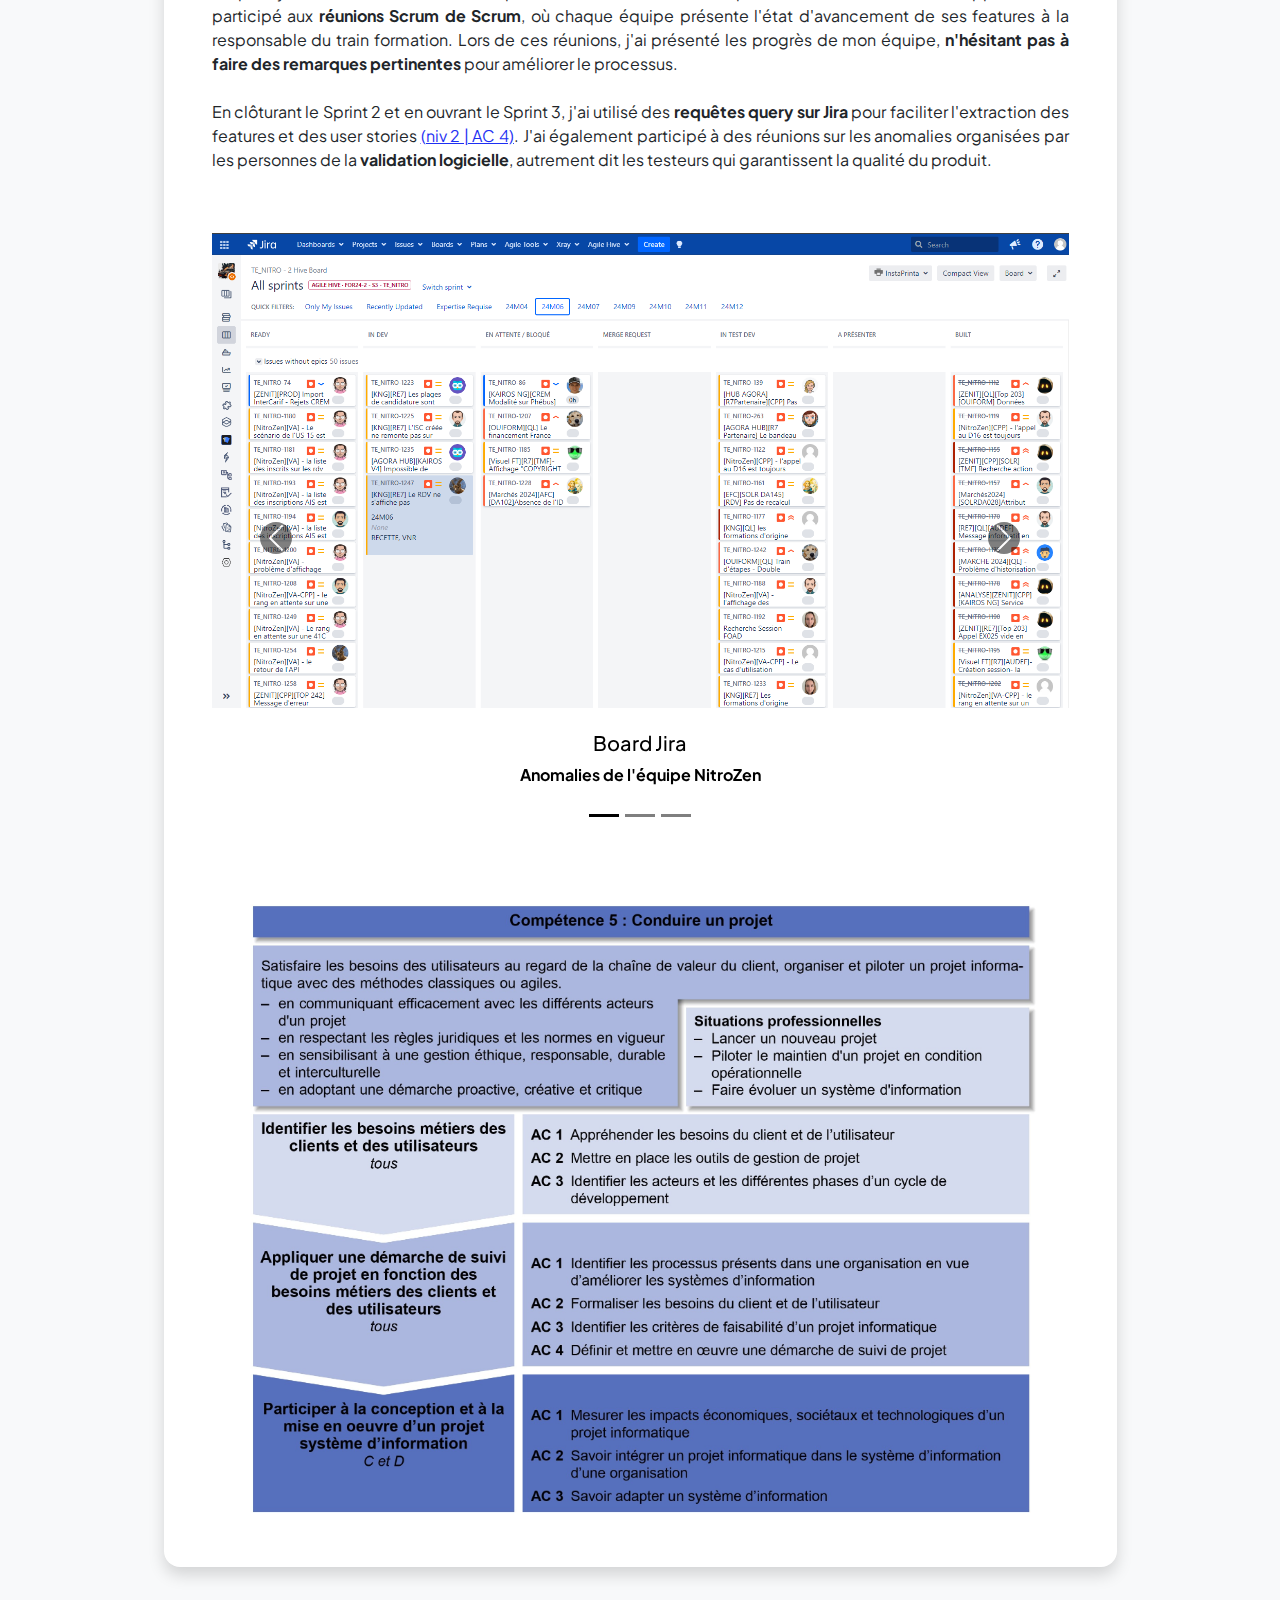
==== commit 4fca3c36: "Update projects.html" ====
--- a/projects.html
+++ b/projects.html
@@ -30,7 +30,6 @@
                             <li class="nav-item"><a class="nav-link" href="index.html">Acceuil</a></li>
                             <li class="nav-item"><a class="nav-link" href="resume.html">Curriculum</a></li>
                             <li class="nav-item"><a class="nav-link" href="projects.html">Stage</a></li>
-                            <li class="nav-item"><a class="nav-link" href="contact.html">Contact</a></li>
                         </ul>
                     </div>
                 </div>
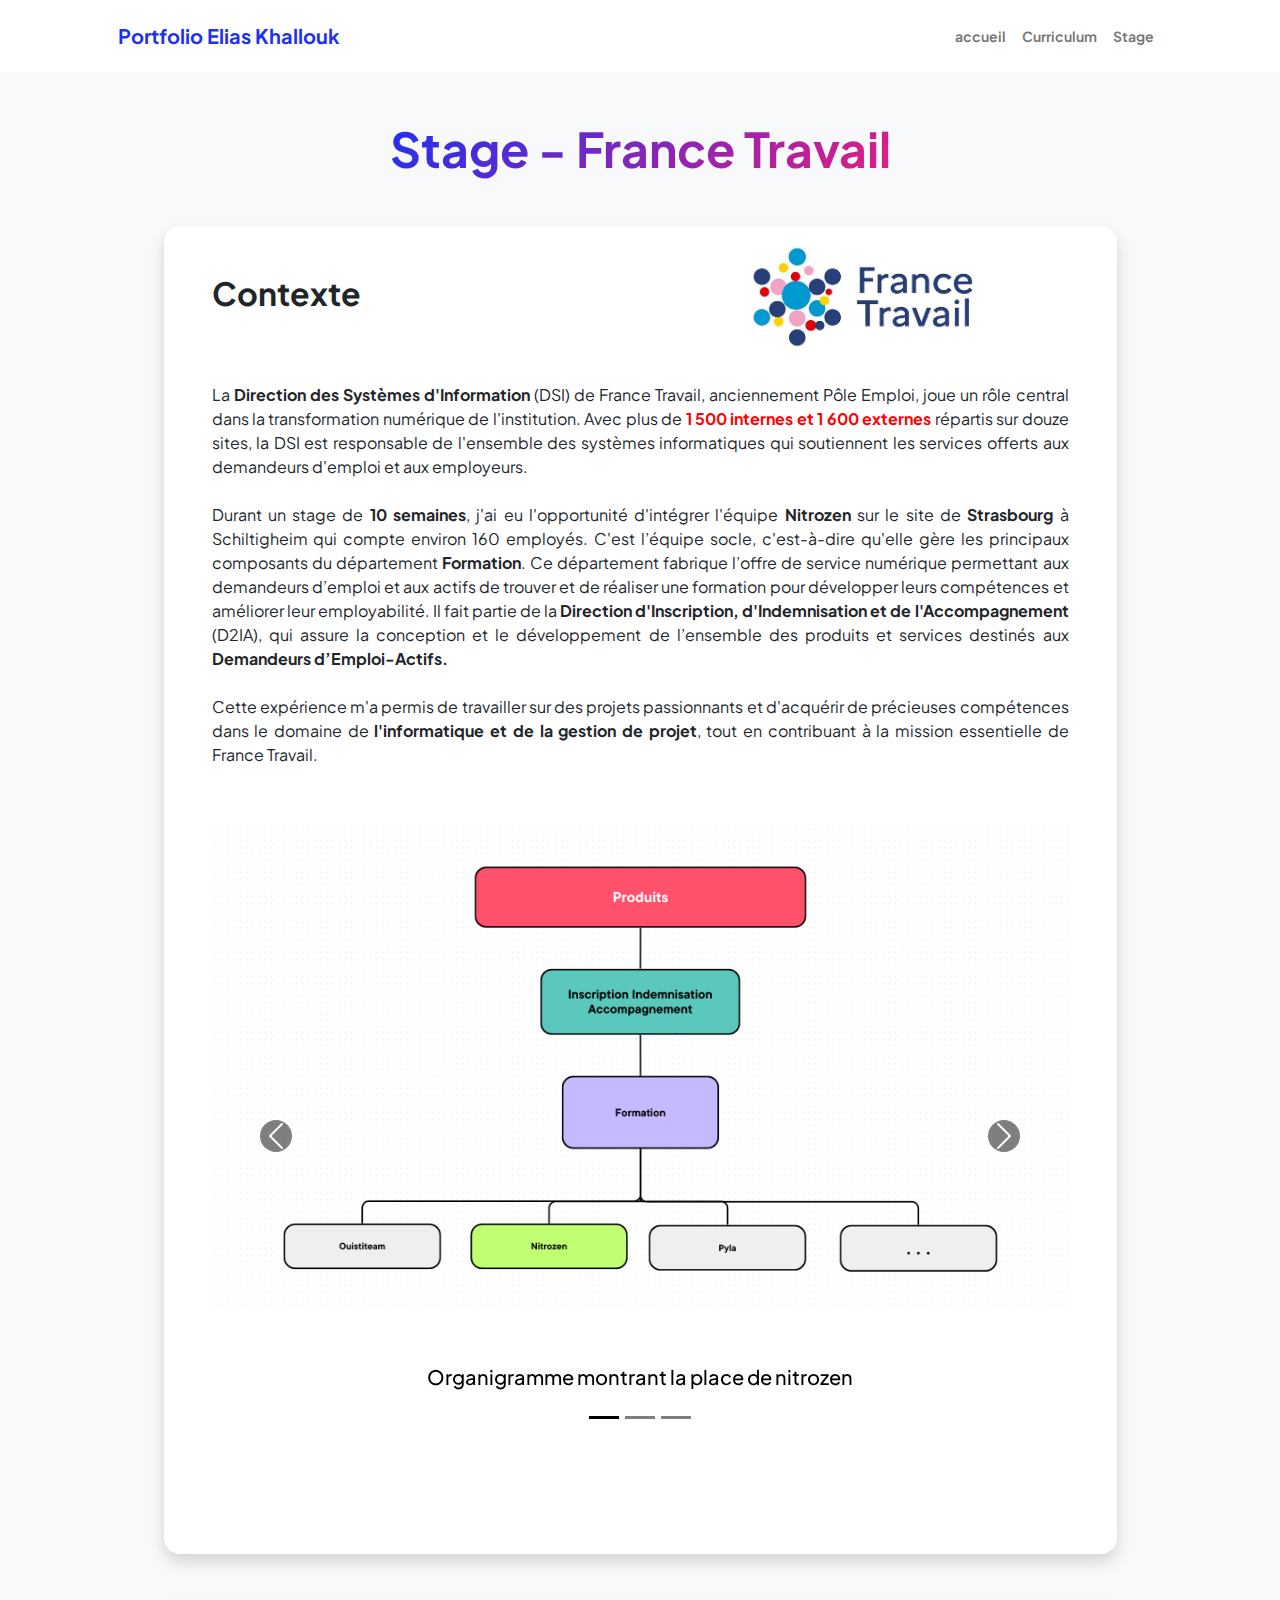
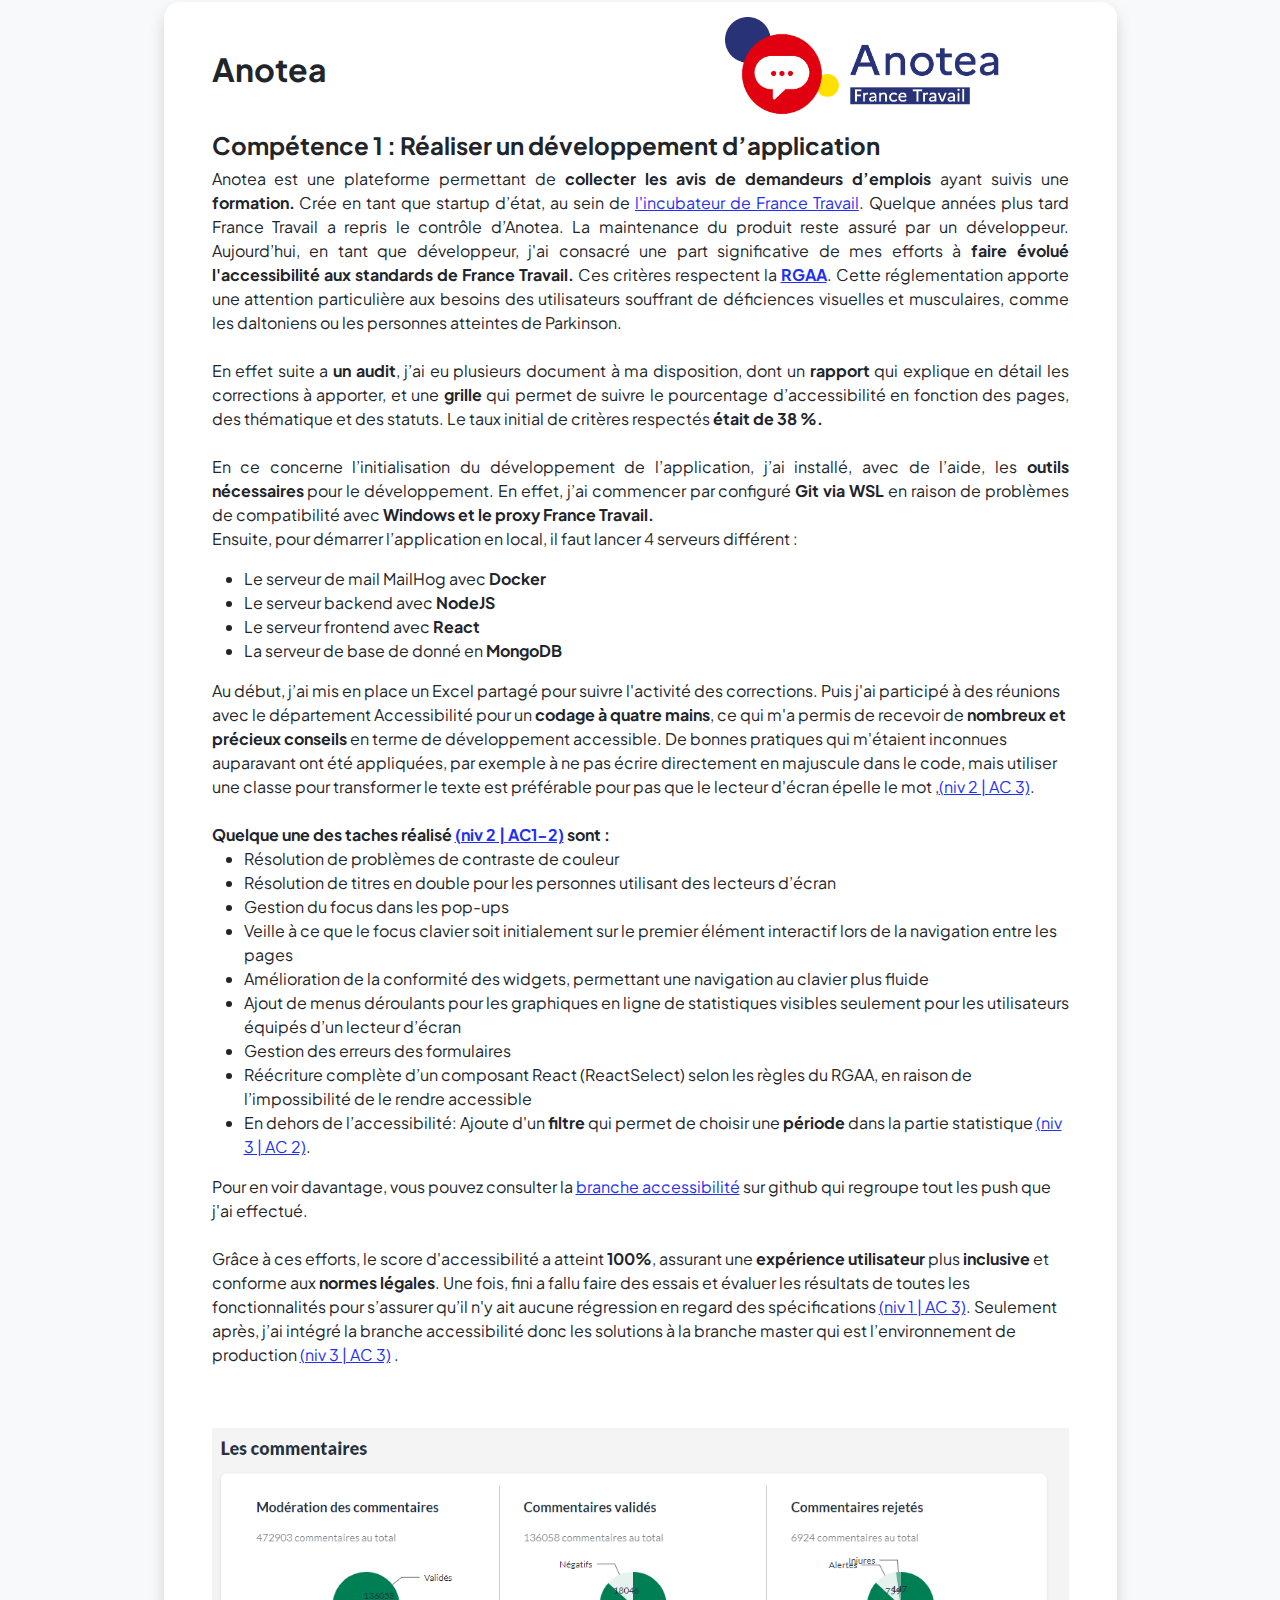
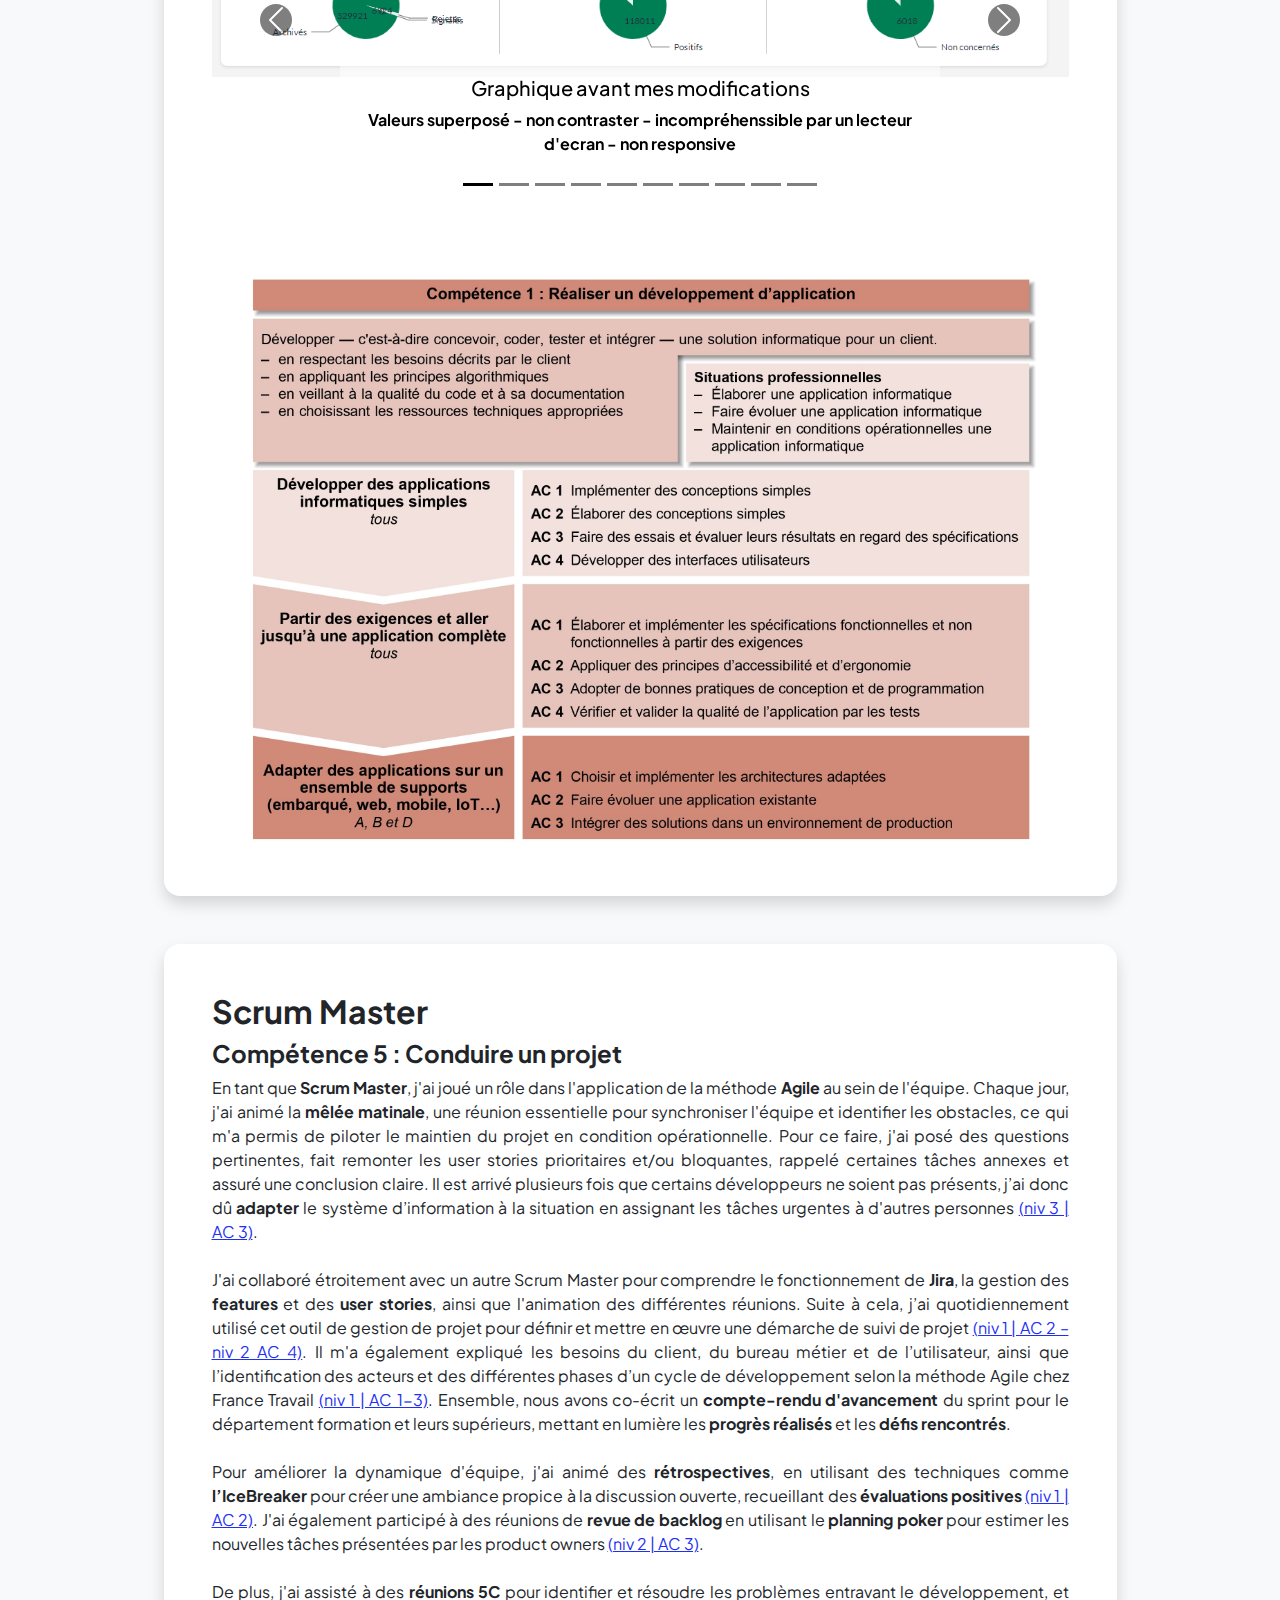
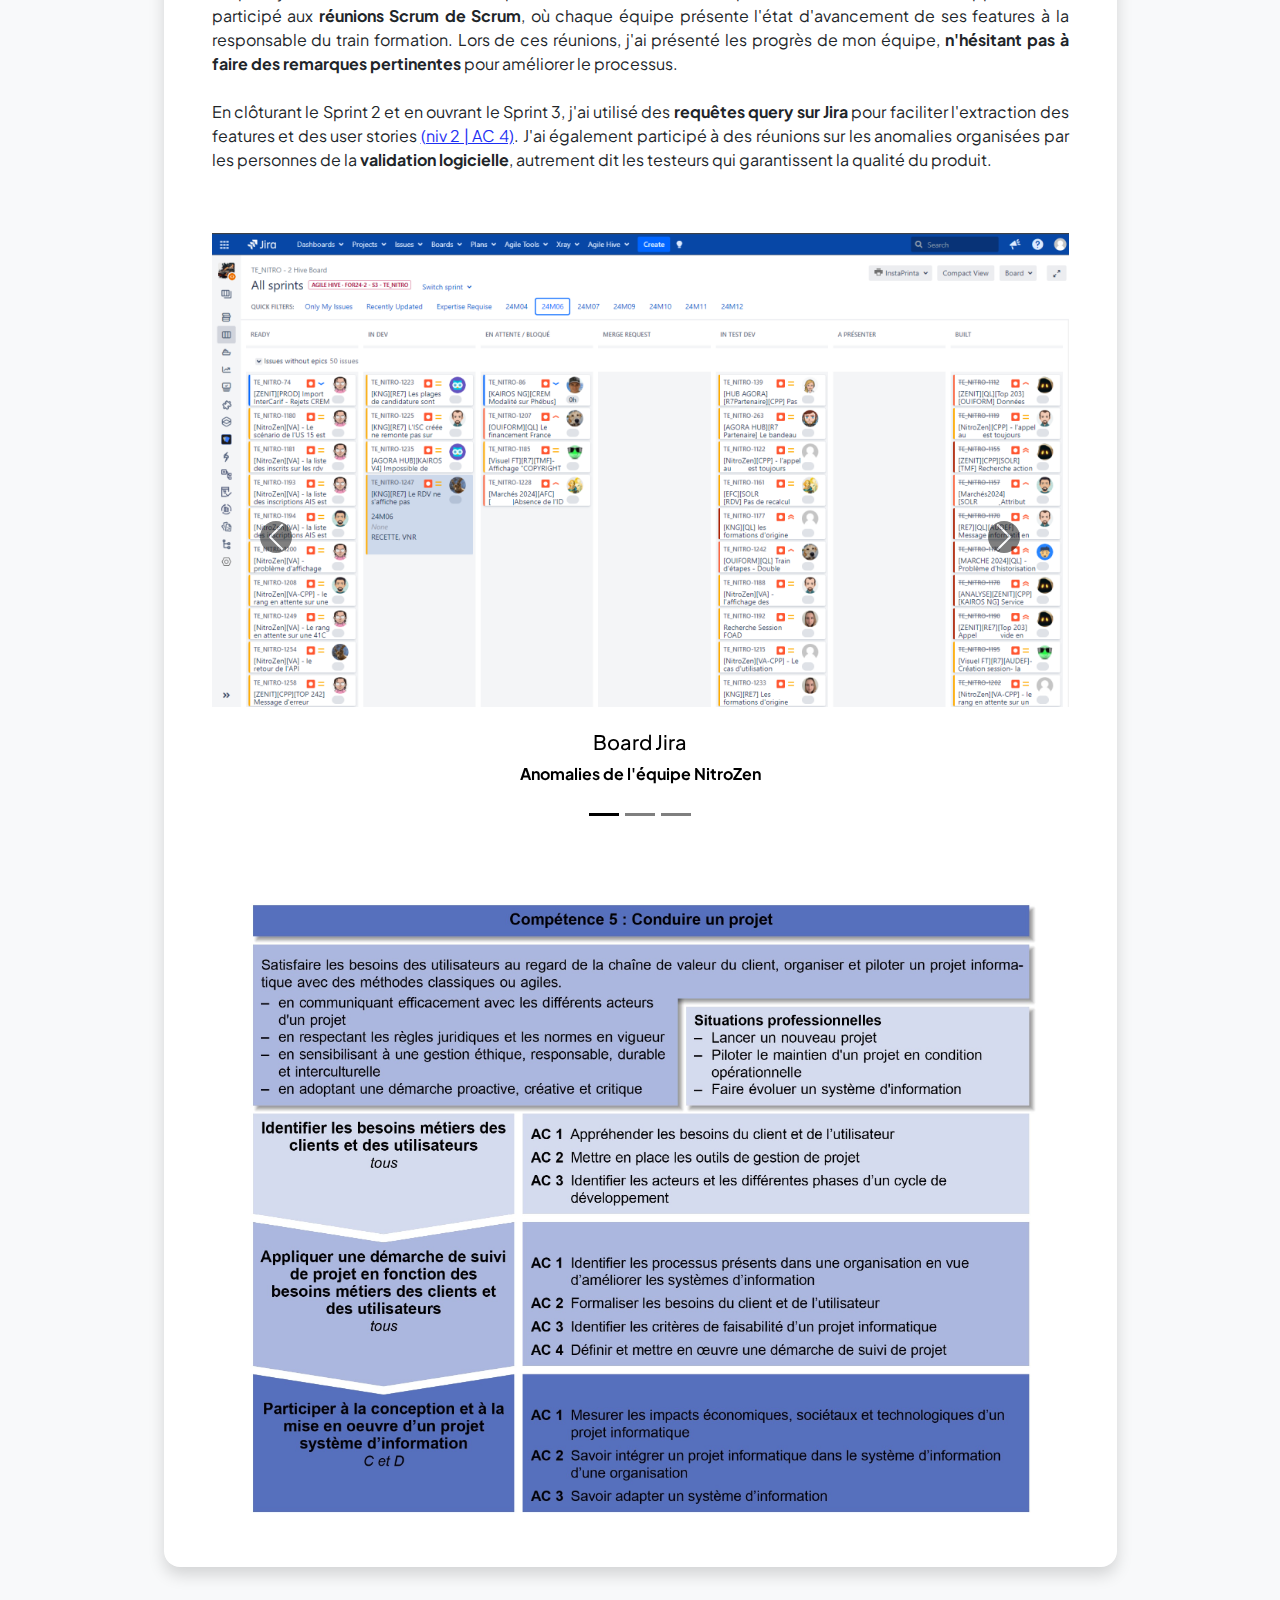
==== commit f3acef4a: "retouche" ====
--- a/projects.html
+++ b/projects.html
@@ -27,7 +27,7 @@
                     <button class="navbar-toggler" type="button" data-bs-toggle="collapse" data-bs-target="#navbarSupportedContent" aria-controls="navbarSupportedContent" aria-expanded="false" aria-label="Toggle navigation"><span class="navbar-toggler-icon"></span></button>
                     <div class="collapse navbar-collapse" id="navbarSupportedContent">
                         <ul class="navbar-nav ms-auto mb-2 mb-lg-0 small fw-bolder">
-                            <li class="nav-item"><a class="nav-link" href="index.html">Acceuil</a></li>
+                            <li class="nav-item"><a class="nav-link" href="index.html">accueil</a></li>
                             <li class="nav-item"><a class="nav-link" href="resume.html">Curriculum</a></li>
                             <li class="nav-item"><a class="nav-link" href="projects.html">Stage</a></li>
                         </ul>
@@ -49,7 +49,7 @@
                                         <div class="p-5">
                                             <div class="row">
                                                 <h2 class="fw-bolder col-sm-7" style="padding-bottom: 30px;">Contexte</h2>
-                                                <img class="img-fluid col-sm-5" src="./assets/logo-france-travail.jpg" style="max-width: 300px;max-height: 400px; margin-top: -63px;" alt="..." />
+                                                <img class="img-fluid col-sm-5" src="./assets/logo-france-travail.jpg" style="max-width: 300px;max-height: 400px; margin-top: -63px;" alt="France Travail" />
                                             </div>
                                             <p style="text-align: justify;">
                                                 La <strong>Direction des Systèmes d'Information</strong> (DSI) de France Travail, anciennement Pôle Emploi, joue un rôle central dans la transformation numérique de l'institution. Avec plus de <strong style="color: red">1 500 internes et 1 600 externes</strong> répartis sur douze sites, la DSI est responsable de l'ensemble des systèmes informatiques qui soutiennent les services offerts aux demandeurs d'emploi et aux employeurs.
